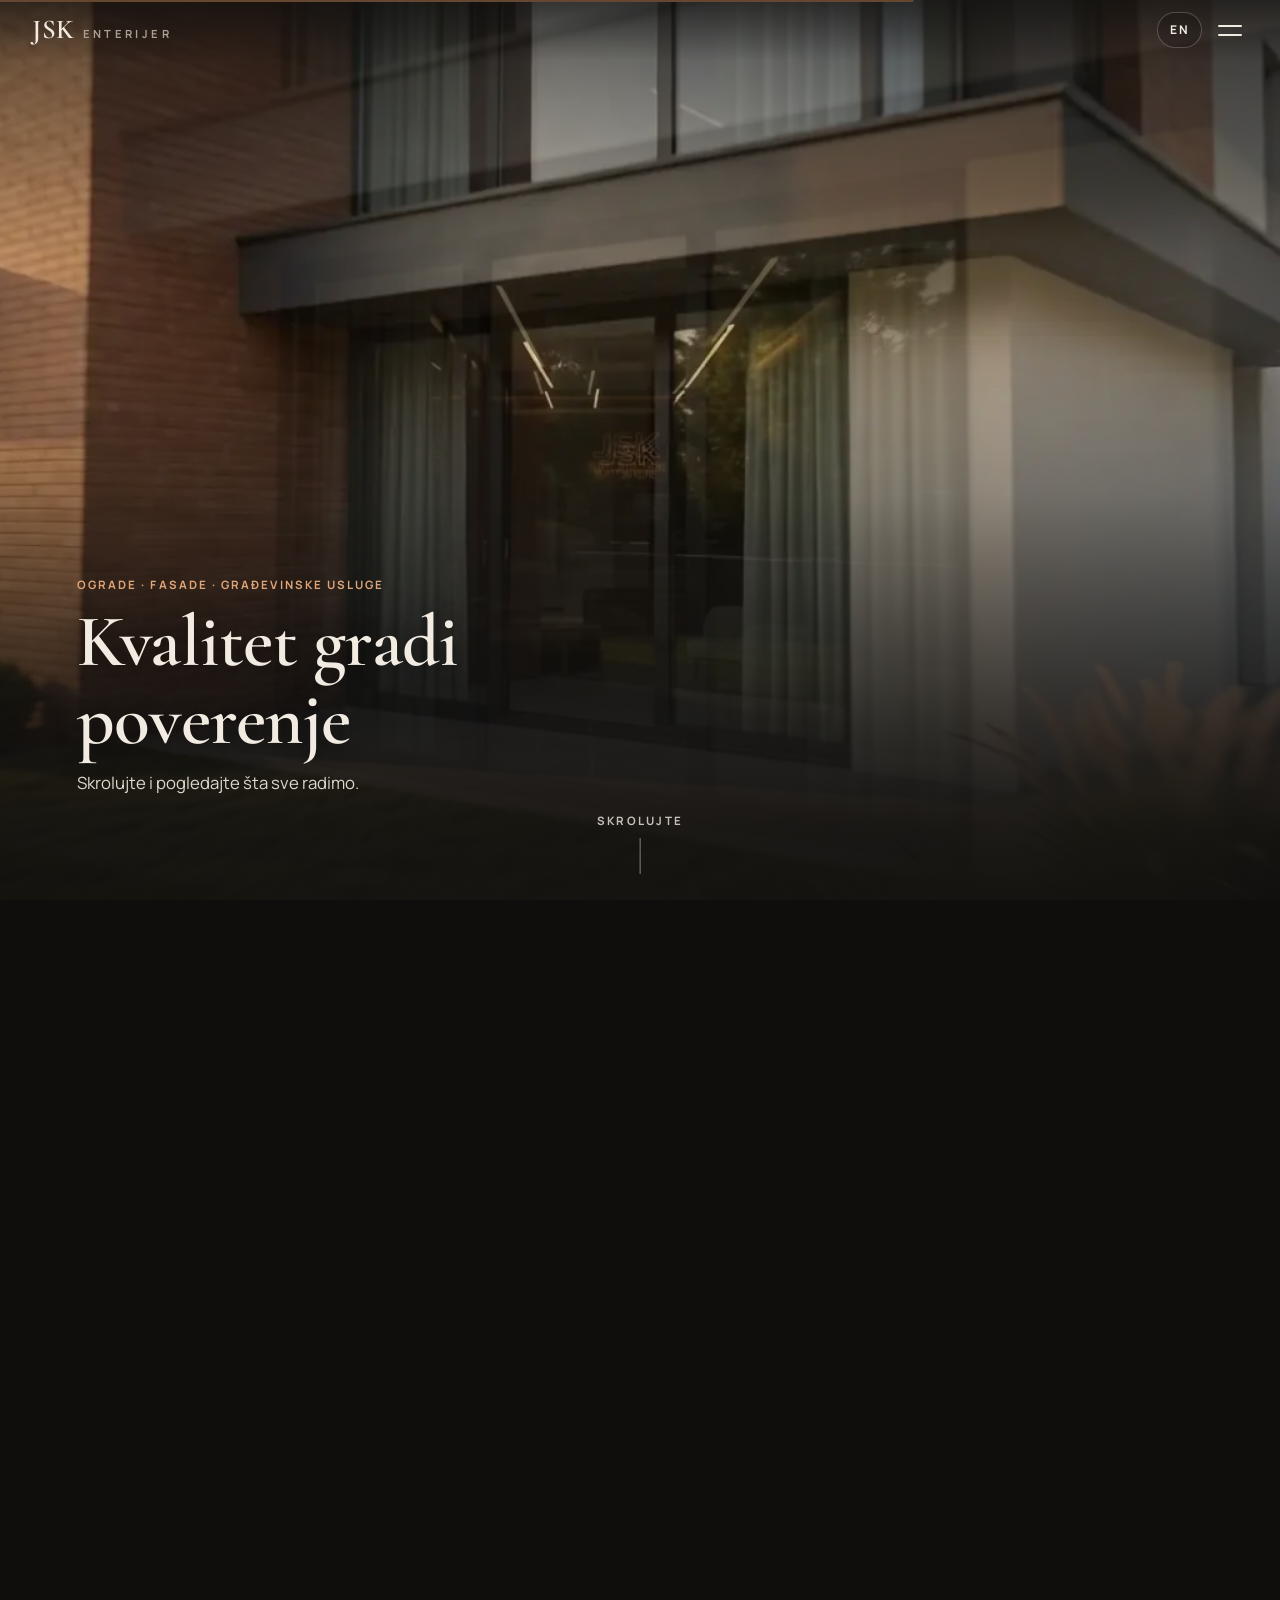
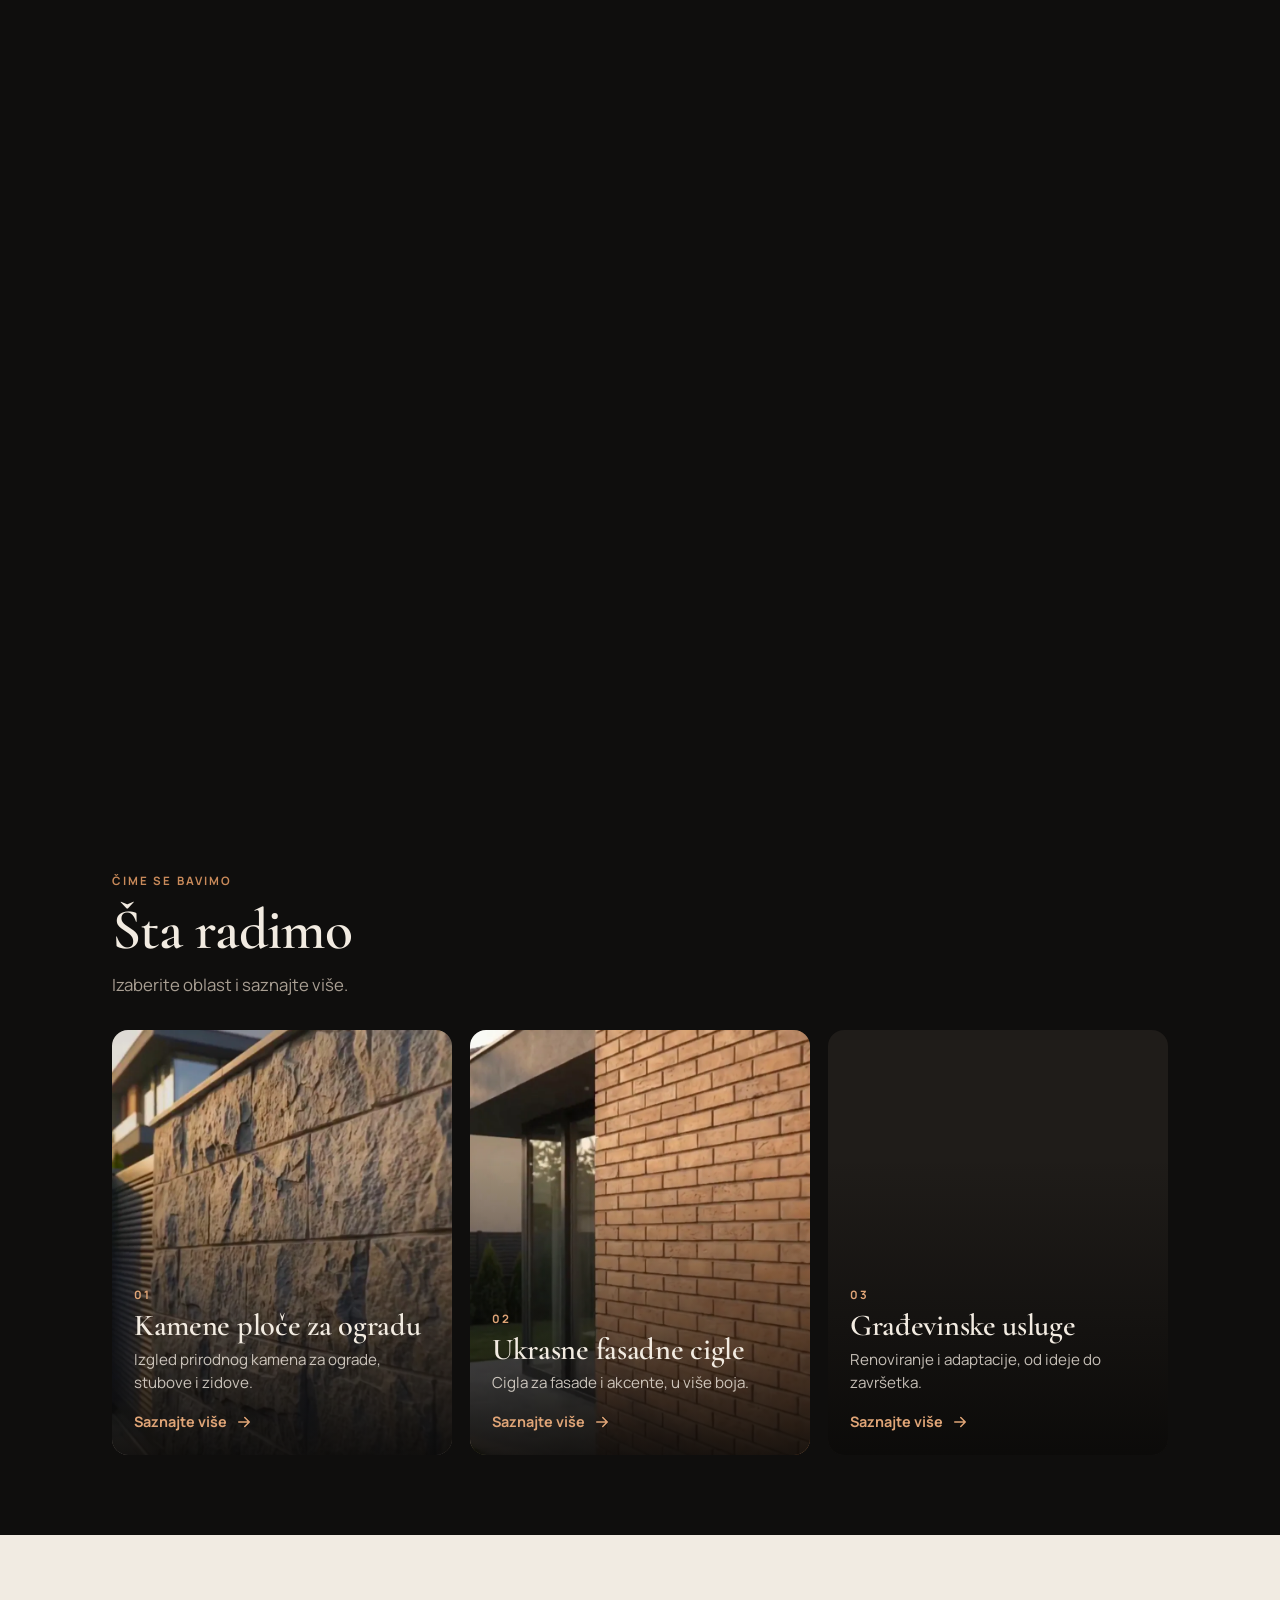
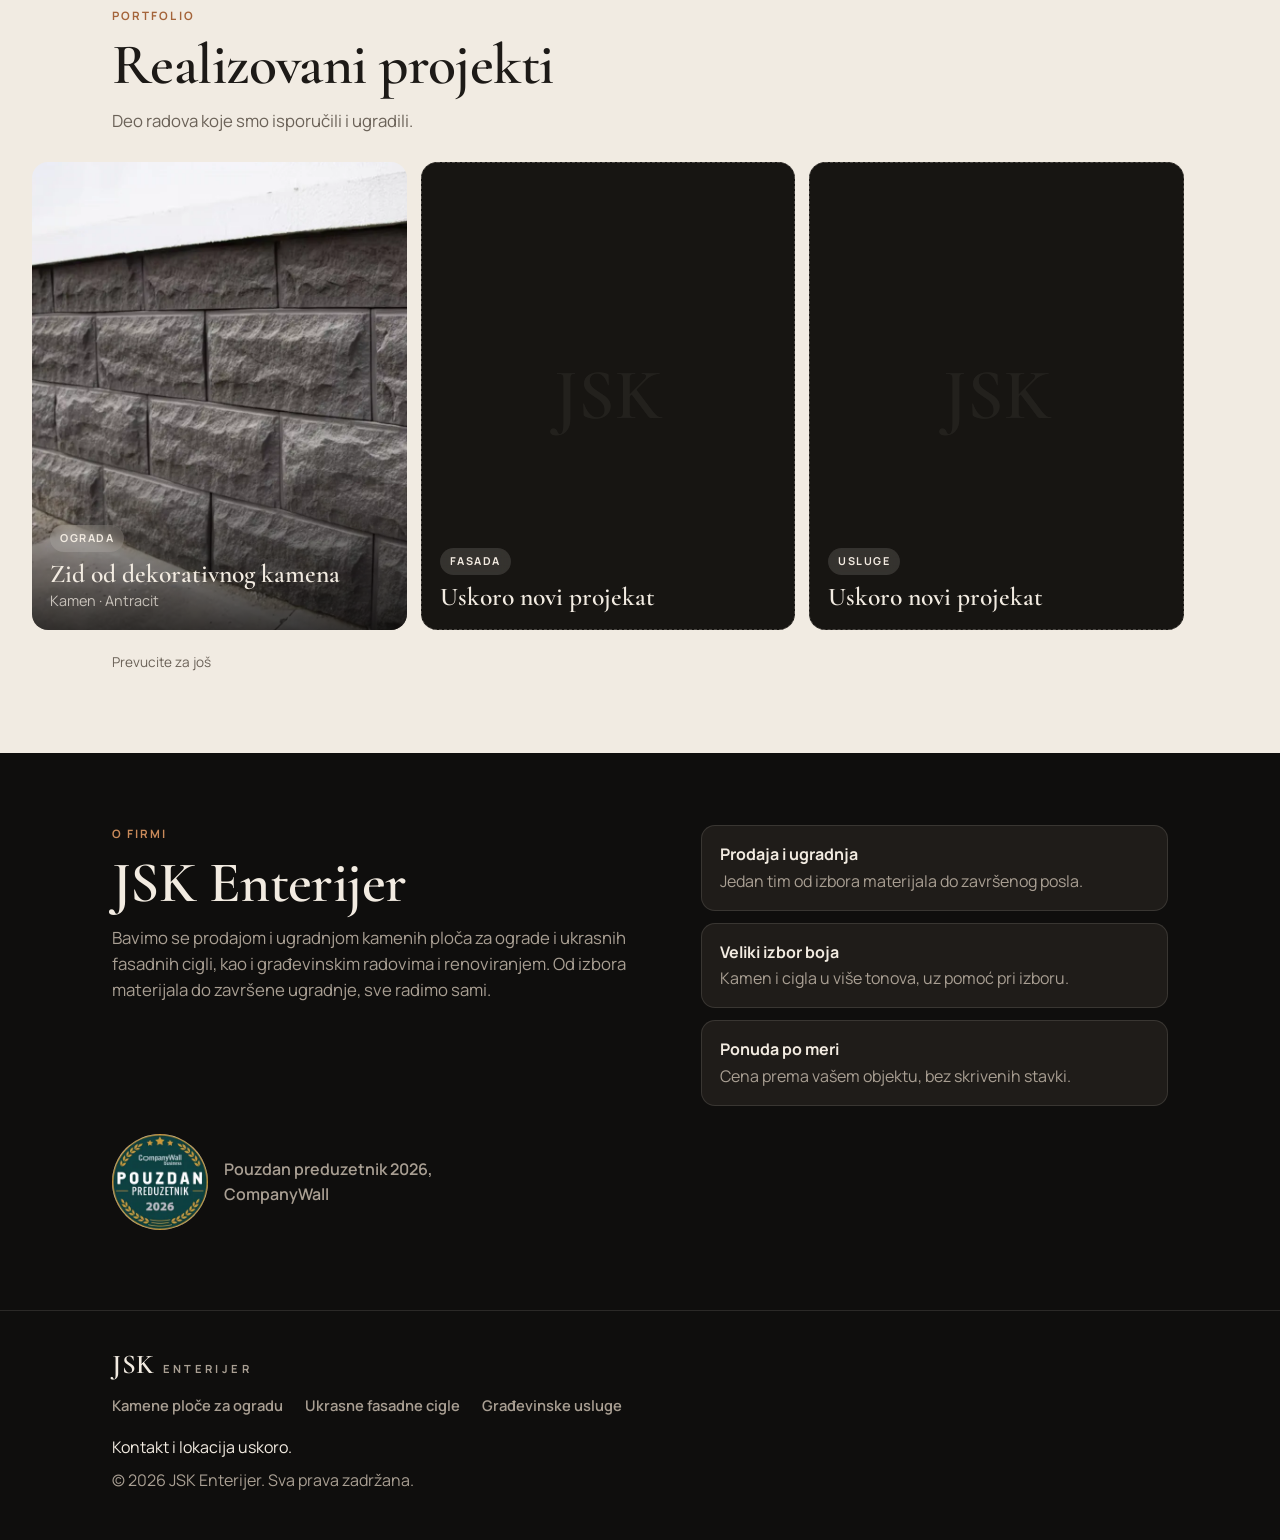
==== index.html @ 7a85a406 "Initial commit: Coby website" ====
<!doctype html>
<html lang="sr-Latn">
<head>
  <meta charset="utf-8">
  <meta name="viewport" content="width=device-width, initial-scale=1, viewport-fit=cover">
  <title>JSK Enterijer — kamene ploče za ogradu, ukrasne fasadne cigle, građevinske usluge</title>
  <meta name="description" content="JSK Enterijer: kamene ploče za ogradu, ukrasne fasadne cigle i građevinske usluge (renoviranje, adaptacije). Prodaja, ugradnja i okvirna ponuda online.">
  <meta name="theme-color" content="#0f0e0d">
  <link rel="icon" href="assets/img/favicon.svg" type="image/svg+xml">
  <link rel="preconnect" href="https://fonts.googleapis.com">
  <link rel="preconnect" href="https://fonts.gstatic.com" crossorigin>
  <link rel="stylesheet" href="https://fonts.googleapis.com/css2?family=Cormorant+Garamond:wght@500;600&family=Manrope:wght@400;500;600;700&display=swap">
  <!-- Dva paketa animacije: uspravni (telefon) i široki 16:9 (računar); preuzima se samo onaj koji odgovara ekranu -->
  <link rel="preload" as="image" href="assets/frames/scroll/0001.webp" media="not all and (min-aspect-ratio: 1/1)">
  <link rel="preload" as="image" href="assets/frames/wide/0001.webp" media="(min-aspect-ratio: 1/1)">
  <!-- Skripte i prvi frejmovi animacije se traže odmah, ne tek kad se izvrši lanac import-a -->
  <link rel="modulepreload" href="assets/js/config.js">
  <link rel="modulepreload" href="assets/js/store.js">
  <link rel="modulepreload" href="assets/js/i18n.js">
  <link rel="modulepreload" href="assets/js/whatsapp.js">
  <link rel="modulepreload" href="assets/js/hero.js">
  <link rel="modulepreload" href="assets/js/projects.js">
  <link rel="preload" as="fetch" href="assets/frames/scroll/manifest.json" crossorigin media="not all and (min-aspect-ratio: 1/1)">
  <link rel="preload" as="fetch" href="assets/frames/scroll/0002.webp" fetchpriority="low" crossorigin media="not all and (min-aspect-ratio: 1/1)">
  <link rel="preload" as="fetch" href="assets/frames/scroll/0003.webp" fetchpriority="low" crossorigin media="not all and (min-aspect-ratio: 1/1)">
  <link rel="preload" as="fetch" href="assets/frames/scroll/0004.webp" fetchpriority="low" crossorigin media="not all and (min-aspect-ratio: 1/1)">
  <link rel="preload" as="fetch" href="assets/frames/scroll/0005.webp" fetchpriority="low" crossorigin media="not all and (min-aspect-ratio: 1/1)">
  <link rel="preload" as="fetch" href="assets/frames/scroll/0006.webp" fetchpriority="low" crossorigin media="not all and (min-aspect-ratio: 1/1)">
  <link rel="preload" as="fetch" href="assets/frames/scroll/0007.webp" fetchpriority="low" crossorigin media="not all and (min-aspect-ratio: 1/1)">
  <link rel="preload" as="fetch" href="assets/frames/scroll/0008.webp" fetchpriority="low" crossorigin media="not all and (min-aspect-ratio: 1/1)">
  <link rel="preload" as="fetch" href="assets/frames/scroll/0009.webp" fetchpriority="low" crossorigin media="not all and (min-aspect-ratio: 1/1)">
  <link rel="preload" as="fetch" href="assets/frames/scroll/0010.webp" fetchpriority="low" crossorigin media="not all and (min-aspect-ratio: 1/1)">
  <link rel="preload" as="fetch" href="assets/frames/scroll/0011.webp" fetchpriority="low" crossorigin media="not all and (min-aspect-ratio: 1/1)">
  <link rel="preload" as="fetch" href="assets/frames/scroll/0012.webp" fetchpriority="low" crossorigin media="not all and (min-aspect-ratio: 1/1)">
  <link rel="preload" as="fetch" href="assets/frames/wide/manifest.json" crossorigin media="(min-aspect-ratio: 1/1)">
  <link rel="preload" as="fetch" href="assets/frames/wide/0002.webp" fetchpriority="low" crossorigin media="(min-aspect-ratio: 1/1)">
  <link rel="preload" as="fetch" href="assets/frames/wide/0003.webp" fetchpriority="low" crossorigin media="(min-aspect-ratio: 1/1)">
  <link rel="preload" as="fetch" href="assets/frames/wide/0004.webp" fetchpriority="low" crossorigin media="(min-aspect-ratio: 1/1)">
  <link rel="preload" as="fetch" href="assets/frames/wide/0005.webp" fetchpriority="low" crossorigin media="(min-aspect-ratio: 1/1)">
  <link rel="preload" as="fetch" href="assets/frames/wide/0006.webp" fetchpriority="low" crossorigin media="(min-aspect-ratio: 1/1)">
  <link rel="preload" as="fetch" href="assets/frames/wide/0007.webp" fetchpriority="low" crossorigin media="(min-aspect-ratio: 1/1)">
  <link rel="preload" as="fetch" href="assets/frames/wide/0008.webp" fetchpriority="low" crossorigin media="(min-aspect-ratio: 1/1)">
  <link rel="preload" as="fetch" href="assets/frames/wide/0009.webp" fetchpriority="low" crossorigin media="(min-aspect-ratio: 1/1)">
  <link rel="preload" as="fetch" href="assets/frames/wide/0010.webp" fetchpriority="low" crossorigin media="(min-aspect-ratio: 1/1)">
  <link rel="preload" as="fetch" href="assets/frames/wide/0011.webp" fetchpriority="low" crossorigin media="(min-aspect-ratio: 1/1)">
  <link rel="preload" as="fetch" href="assets/frames/wide/0012.webp" fetchpriority="low" crossorigin media="(min-aspect-ratio: 1/1)">
  <link rel="stylesheet" href="assets/css/style.css">
  <script type="module" src="assets/js/main.js"></script>
</head>
<body>
  <a class="skip-link" href="#projekti" data-i18n="hero.skip">Preskoči animaciju</a>

  <header class="site-header">
    <a class="brand" href="#pocetak" aria-label="JSK Enterijer">
      <span class="brand-mark">JSK</span>
      <span class="brand-name">Enterijer</span>
    </a>
    <div class="header-actions">
      <button class="lang-pill" type="button" data-lang-toggle data-i18n-attr="aria-label:menu.switchLang">EN</button>
      <button class="menu-btn" type="button" aria-expanded="false" aria-controls="menu" data-i18n-attr="aria-label:menu.open">
        <span></span><span></span>
      </button>
    </div>
  </header>

  <div id="menu" class="menu" inert>
    <nav class="menu-nav">
      <a href="#pocetak" data-i18n="nav.home">Početna</a>
      <a href="ograde/" data-i18n="nav.ograde">Kamene ploče za ogradu</a>
      <a href="fasade/" data-i18n="nav.fasade">Ukrasne fasadne cigle</a>
      <a href="usluge/" data-i18n="nav.usluge">Građevinske usluge</a>
      <a href="#projekti" data-i18n="nav.projects">Realizovani projekti</a>
      <a href="#o-nama" data-i18n="nav.about">O firmi</a>
    </nav>
    <div class="menu-foot">
      <p class="eyebrow" data-i18n="menu.language">Jezik</p>
      <div class="lang-switch" role="group">
        <button type="button" data-lang="sr" aria-pressed="true">Srpski</button>
        <button type="button" data-lang="en" aria-pressed="false">English</button>
      </div>
      <a class="btn btn-block" href="#" data-wa="wa.general" target="_blank" rel="noopener" data-i18n="menu.cta">Zatražite ponudu</a>
      <p class="menu-note" data-i18n="menu.note">Prodaja i ugradnja</p>
    </div>
  </div>

  <main>
    <section id="pocetak" class="hero" data-i18n-attr="aria-label:hero.label">
      <div class="hero-sticky">
        <div class="hero-stage">
          <canvas class="hero-canvas" aria-hidden="true"></canvas>
          <div class="hero-shade" aria-hidden="true"></div>
          <div class="hero-loader" aria-hidden="true"><span></span></div>

          <div class="intro is-active">
            <p class="eyebrow" data-i18n="hero.kicker">Ograde · Fasade · Građevinske usluge</p>
            <h1 data-i18n="hero.title">Kvalitet gradi poverenje</h1>
            <p class="lead" data-i18n="hero.lead">Skrolujte i pogledajte šta sve radimo.</p>
          </div>

          <div class="scroll-hint" aria-hidden="true">
            <span data-i18n="hero.scroll">Skrolujte</span>
            <i></i>
          </div>

          <a class="hero-next" href="#delatnost">
            <span data-i18n="hero.next">Čime se bavimo</span>
            <svg viewBox="0 0 24 24" aria-hidden="true"><path fill="none" stroke="currentColor" stroke-width="2" stroke-linecap="round" stroke-linejoin="round" d="M12 5v14m-6-6 6 6 6-6"/></svg>
          </a>
        </div>
      </div>
    </section>

    <section id="delatnost" class="section section-dark">
      <div class="wrap">
        <p class="eyebrow" data-i18n="biz.kicker">Čime se bavimo</p>
        <h2 data-i18n="biz.title">Šta radimo</h2>
        <p class="lead" data-i18n="biz.lead">Izaberite oblast i saznajte više.</p>
        <div class="cards">
          <a class="card" href="ograde/">
            <img src="assets/img/card-ograde.webp" width="800" height="1000" alt="" loading="lazy" decoding="async">
            <span class="card-body">
              <span class="card-num">01</span>
              <h3 data-i18n="card.ograde.t">Kamene ploče za ogradu</h3>
              <span class="card-text" data-i18n="card.ograde.d">Izgled prirodnog kamena za ograde, stubove i zidove.</span>
              <span class="card-more"><span data-i18n="card.more">Saznajte više</span><svg viewBox="0 0 24 24" aria-hidden="true"><path fill="none" stroke="currentColor" stroke-width="2" stroke-linecap="round" stroke-linejoin="round" d="M5 12h14m-6-6 6 6-6 6"/></svg></span>
            </span>
          </a>
          <a class="card" href="fasade/">
            <img src="assets/img/card-fasade.webp" width="800" height="1000" alt="" loading="lazy" decoding="async">
            <span class="card-body">
              <span class="card-num">02</span>
              <h3 data-i18n="card.fasade.t">Ukrasne fasadne cigle</h3>
              <span class="card-text" data-i18n="card.fasade.d">Cigla za fasade i akcente, u više boja.</span>
              <span class="card-more"><span data-i18n="card.more">Saznajte više</span><svg viewBox="0 0 24 24" aria-hidden="true"><path fill="none" stroke="currentColor" stroke-width="2" stroke-linecap="round" stroke-linejoin="round" d="M5 12h14m-6-6 6 6-6 6"/></svg></span>
            </span>
          </a>
          <a class="card" href="usluge/">
            <img src="assets/img/card-usluge.webp" width="800" height="1000" alt="" loading="lazy" decoding="async">
            <span class="card-body">
              <span class="card-num">03</span>
              <h3 data-i18n="card.usluge.t">Građevinske usluge</h3>
              <span class="card-text" data-i18n="card.usluge.d">Renoviranje i adaptacije, od ideje do završetka.</span>
              <span class="card-more"><span data-i18n="card.more">Saznajte više</span><svg viewBox="0 0 24 24" aria-hidden="true"><path fill="none" stroke="currentColor" stroke-width="2" stroke-linecap="round" stroke-linejoin="round" d="M5 12h14m-6-6 6 6-6 6"/></svg></span>
            </span>
          </a>
        </div>
      </div>
    </section>

    <section id="projekti" class="section section-light">
      <div class="wrap">
        <p class="eyebrow" data-i18n="projects.kicker">Portfolio</p>
        <h2 data-i18n="projects.title">Realizovani projekti</h2>
        <p class="lead" data-i18n="projects.lead">Deo radova koje smo isporučili i ugradili.</p>
      </div>
      <div class="projects-track"></div>
      <p class="wrap swipe-hint" data-i18n="projects.swipe">Prevucite za još</p>
    </section>

    <section id="o-nama" class="section section-dark">
      <div class="wrap about">
        <div>
          <p class="eyebrow" data-i18n="about.kicker">O firmi</p>
          <h2 data-i18n="about.title">JSK Enterijer</h2>
          <p class="lead" data-i18n="about.text"></p>
        </div>
        <ul class="points">
          <li><strong data-i18n="about.p1t"></strong><span data-i18n="about.p1"></span></li>
          <li><strong data-i18n="about.p2t"></strong><span data-i18n="about.p2"></span></li>
          <li><strong data-i18n="about.p3t"></strong><span data-i18n="about.p3"></span></li>
        </ul>
        <figure class="badge">
          <img src="assets/img/pouzdan-preduzetnik-2026.webp" width="112" height="112" alt="" loading="lazy">
          <figcaption data-i18n="about.badge">Pouzdan preduzetnik 2026, CompanyWall</figcaption>
        </figure>
      </div>
    </section>
  </main>

  <footer class="site-footer">
    <div class="wrap">
      <p class="brand"><span class="brand-mark">JSK</span><span class="brand-name">Enterijer</span></p>
      <nav class="footer-links">
        <a href="ograde/" data-i18n="nav.ograde">Kamene ploče za ogradu</a>
        <a href="fasade/" data-i18n="nav.fasade">Ukrasne fasadne cigle</a>
        <a href="usluge/" data-i18n="nav.usluge">Građevinske usluge</a>
      </nav>
      <p data-i18n="footer.contact">Kontakt i lokacija uskoro.</p>
      <p class="muted">© 2026 JSK Enterijer. <span data-i18n="footer.rights">Sva prava zadržana.</span></p>
    </div>
  </footer>
</body>
</html>
---- assets/css/style.css ----
/* JSK Enterijer — mobile-first. Tamne sekcije + topli "pesak" za katalog i o firmi. */

:root {
  --bg: #0f0e0d;
  --bg-2: #171512;
  --surface: #1f1c19;
  --surface-2: #2a2622;
  --line: rgba(242, 235, 225, 0.12);
  --line-strong: rgba(242, 235, 225, 0.24);
  --text: #f2ebe1;
  --muted: #a99f93;
  --accent: #c98a5a;
  --accent-strong: #e0a577;
  --on-accent: #1a1410;
  --sand: #f1ebe2;
  --sand-2: #e6ddcf;
  --ink: #1d1a17;
  --ink-muted: #6b6258;
  --ink-line: rgba(29, 26, 23, 0.12);
  --wa: #25d366;

  --font-display: 'Cormorant Garamond', Georgia, 'Times New Roman', serif;
  --font-body: 'Manrope', system-ui, -apple-system, 'Segoe UI', sans-serif;

  --gutter: 20px;
  --header-h: 60px;
  --radius: 16px;
  --radius-sm: 10px;
  --ease: cubic-bezier(0.22, 1, 0.36, 1);
  --safe-b: env(safe-area-inset-bottom, 0px);
}

*, *::before, *::after { box-sizing: border-box; }

html {
  -webkit-text-size-adjust: 100%;
  scroll-padding-top: var(--header-h);
}
html.menu-open { overflow: hidden; }

body {
  margin: 0;
  background: var(--bg);
  color: var(--text);
  font-family: var(--font-body);
  font-size: 16px;
  line-height: 1.55;
  -webkit-font-smoothing: antialiased;
  overflow-x: hidden;
}

img, canvas { display: block; max-width: 100%; }
button, input, textarea { font: inherit; color: inherit; }
button { cursor: pointer; }
a { color: inherit; }

h1, h2, h3 {
  font-family: var(--font-display);
  font-weight: 600;
  line-height: 1.05;
  letter-spacing: -0.01em;
  margin: 0 0 12px;
}
h1 { font-size: clamp(2.6rem, 11vw, 4.6rem); }
h2 { font-size: clamp(2.2rem, 9vw, 3.6rem); }
h3 { font-size: 1.9rem; }

p { margin: 0 0 12px; }

.eyebrow {
  font-size: 0.72rem;
  font-weight: 700;
  letter-spacing: 0.18em;
  text-transform: uppercase;
  color: var(--accent);
  margin: 0 0 10px;
}
.lead { font-size: 1.05rem; color: var(--muted); max-width: 34em; }
.muted { color: var(--muted); }
.hint { font-size: 0.85rem; color: var(--muted); margin: 8px 0 0; }

:focus-visible { outline: 2px solid var(--accent-strong); outline-offset: 3px; }

.skip-link {
  position: fixed; left: 12px; top: -60px; z-index: 100;
  background: var(--accent); color: var(--on-accent);
  padding: 10px 14px; border-radius: var(--radius-sm); text-decoration: none; font-weight: 600;
}
.skip-link:focus { top: 12px; }

/* ---------- Dugmad ---------- */
.btn {
  display: inline-flex; align-items: center; justify-content: center; gap: 10px;
  min-height: 50px; padding: 0 22px;
  border: 0; border-radius: 999px;
  background: var(--accent); color: var(--on-accent);
  font-weight: 700; font-size: 0.98rem; text-decoration: none;
  transition: background 0.2s, transform 0.2s var(--ease);
}
.btn:hover { background: var(--accent-strong); }
.btn:active { transform: scale(0.98); }
.btn-small { min-height: 44px; padding: 0 18px; font-size: 0.9rem; }
.btn-block { display: flex; width: 100%; }
.btn svg { width: 22px; height: 22px; }

/* ---------- Header + meni ---------- */
.site-header {
  position: fixed; inset: 0 0 auto; z-index: 60;
  height: var(--header-h);
  padding: 0 calc(var(--gutter) - 6px) 0 var(--gutter);
  display: flex; align-items: center; justify-content: space-between;
  background: linear-gradient(rgba(15, 14, 13, 0.55), rgba(15, 14, 13, 0));
  transition: background 0.3s;
}
.site-header.is-solid {
  background: rgba(15, 14, 13, 0.92);
  -webkit-backdrop-filter: blur(12px);
  backdrop-filter: blur(12px);
  box-shadow: 0 1px 0 var(--line);
}

.brand { display: inline-flex; align-items: baseline; gap: 8px; text-decoration: none; margin: 0; }
.brand-mark { font-family: var(--font-display); font-weight: 600; font-size: 1.7rem; letter-spacing: 0.02em; line-height: 1; }
.brand-name { font-size: 0.7rem; font-weight: 700; letter-spacing: 0.3em; text-transform: uppercase; color: var(--muted); }

html.menu-open .site-header { background: transparent; box-shadow: none; }
.header-actions { display: flex; align-items: center; gap: 4px; }
.lang-pill {
  min-width: 44px; height: 36px; padding: 0 12px;
  border-radius: 999px; border: 1px solid var(--line-strong); background: rgba(15, 14, 13, 0.25);
  font-size: 0.75rem; font-weight: 700; letter-spacing: 0.12em;
}

.menu-btn {
  width: 48px; height: 48px; border: 0; background: transparent;
  display: grid; place-content: center; gap: 7px;
}
.menu-btn span {
  display: block; width: 24px; height: 2px; border-radius: 2px; background: var(--text);
  transition: transform 0.35s var(--ease);
}
.menu-btn[aria-expanded="true"] span:first-child { transform: translateY(4.5px) rotate(45deg); }
.menu-btn[aria-expanded="true"] span:last-child { transform: translateY(-4.5px) rotate(-45deg); }

.menu {
  position: fixed; inset: 0; z-index: 55;
  display: flex; flex-direction: column; justify-content: space-between;
  padding: calc(var(--header-h) + 24px) var(--gutter) calc(24px + var(--safe-b));
  background: var(--bg);
  opacity: 0; visibility: hidden;
  transition: opacity 0.35s var(--ease), visibility 0s linear 0.35s;
  overflow-y: auto;
}
.menu.is-open { opacity: 1; visibility: visible; transition: opacity 0.35s var(--ease); }
.menu-nav { display: flex; flex-direction: column; }
.menu-nav a {
  font-family: var(--font-display); font-size: 1.9rem; font-weight: 500; line-height: 1.1;
  padding: 10px 0; text-decoration: none; border-bottom: 1px solid var(--line);
  transform: translateY(12px); opacity: 0;
  transition: transform 0.5s var(--ease), opacity 0.5s var(--ease);
}
.menu.is-open .menu-nav a { transform: none; opacity: 1; }
.menu.is-open .menu-nav a:nth-child(2) { transition-delay: 0.04s; }
.menu.is-open .menu-nav a:nth-child(3) { transition-delay: 0.08s; }
.menu.is-open .menu-nav a:nth-child(4) { transition-delay: 0.12s; }
.menu.is-open .menu-nav a:nth-child(5) { transition-delay: 0.16s; }
.menu.is-open .menu-nav a:nth-child(6) { transition-delay: 0.2s; }
.menu.is-open .menu-nav a:nth-child(7) { transition-delay: 0.24s; }
.menu-foot { display: grid; gap: 14px; margin-top: 32px; }
.menu-foot .eyebrow { margin: 0; }
.menu-note { text-align: center; color: var(--muted); font-size: 0.85rem; margin: 0; }

.lang-switch {
  display: grid; grid-template-columns: 1fr 1fr; gap: 4px;
  padding: 4px; border-radius: 999px; background: var(--surface);
}
.lang-switch button {
  min-height: 44px; border: 0; border-radius: 999px; background: transparent;
  color: var(--muted); font-weight: 600;
}
.lang-switch button[aria-pressed="true"] { background: var(--surface-2); color: var(--text); }

/* ---------- Hero ---------- */
/* --hero-units = koliko ekrana skrolovanja traje animacija */
.hero {
  --hero-units: 7;
  position: relative;
  height: calc((var(--hero-units) + 1) * 100vh);
  height: calc((var(--hero-units) + 1) * 100svh);
}
.hero-sticky {
  position: sticky; top: 0;
  height: 100vh;
  height: 100dvh;
  overflow: hidden;
}
.hero-stage {
  position: relative; height: 100%;
  background: var(--bg) url('../frames/scroll/0001.webp') center / cover no-repeat;
}
/* Canvas je neproziran (brže se slaže); do prvog nacrtanog frejma ostaje vidljiv poster iz pozadine */
.hero-canvas { position: absolute; inset: 0; width: 100%; height: 100%; opacity: 0; }
.hero.is-ready .hero-canvas { opacity: 1; }
.hero-shade {
  position: absolute; inset: 0; pointer-events: none;
  background:
    linear-gradient(rgba(15, 14, 13, 0.55), rgba(15, 14, 13, 0) 28%),
    linear-gradient(rgba(15, 14, 13, 0) 55%, rgba(15, 14, 13, 0.7));
}

.hero-loader {
  position: absolute; left: 0; right: 0; top: 0; height: 2px; z-index: 5;
  transition: opacity 0.6s;
}
.hero-loader span {
  display: block; height: 100%; background: var(--accent);
  transform-origin: left; transform: scaleX(var(--p, 0));
  transition: transform 0.2s linear;
}
.hero-loader.is-done { opacity: 0; }

/* Uvodni tekst: vidljiv samo na početku animacije */
.intro {
  position: absolute; z-index: 4;
  left: var(--gutter); right: var(--gutter);
  bottom: calc(112px + var(--safe-b));
  opacity: 0; transform: translateY(18px); visibility: hidden;
  transition: opacity 0.45s var(--ease), transform 0.55s var(--ease), visibility 0s linear 0.55s;
}
.intro.is-active {
  opacity: 1; transform: none; visibility: visible;
  transition: opacity 0.45s var(--ease), transform 0.55s var(--ease);
}
.intro .eyebrow { color: var(--accent-strong); }
.intro h1 { max-width: 8.5em; text-shadow: 0 2px 24px rgba(0, 0, 0, 0.45); }
.intro .lead { color: rgba(242, 235, 225, 0.9); max-width: 20em; margin: 0; }
/* Tamniji donji deo dok je uvodni tekst vidljiv */
.hero-shade::after {
  content: ''; position: absolute; inset: 0;
  background: linear-gradient(rgba(15, 14, 13, 0) 40%, rgba(15, 14, 13, 0.82) 92%);
  opacity: 0; transition: opacity 0.5s;
}
.hero:has(.intro.is-active) .hero-shade::after { opacity: 1; }

.scroll-hint {
  position: absolute; left: 50%; bottom: calc(26px + var(--safe-b)); z-index: 3;
  transform: translateX(-50%);
  display: grid; justify-items: center; gap: 8px;
  font-size: 0.72rem; font-weight: 700; letter-spacing: 0.2em; text-transform: uppercase;
  color: rgba(242, 235, 225, 0.8);
  transition: opacity 0.4s;
}
.scroll-hint i {
  width: 1px; height: 36px; background: rgba(242, 235, 225, 0.5);
  transform-origin: top; animation: hint 1.8s var(--ease) infinite;
}
@keyframes hint {
  0% { transform: scaleY(0); opacity: 1; }
  70% { transform: scaleY(1); opacity: 1; }
  100% { transform: scaleY(1); opacity: 0; }
}
.hero.is-scrolled .scroll-hint { opacity: 0; }

/* Na kraju animacije: dugme ka sekciji "Čime se bavimo" */
.hero-next {
  position: absolute; left: 50%; bottom: calc(28px + var(--safe-b)); z-index: 4;
  display: inline-flex; align-items: center; gap: 10px;
  min-height: 48px; padding: 0 20px; border-radius: 999px;
  background: rgba(22, 20, 18, 0.72); border: 1px solid var(--line-strong);
  -webkit-backdrop-filter: blur(14px); backdrop-filter: blur(14px);
  color: var(--text); text-decoration: none; font-weight: 700; font-size: 0.9rem; white-space: nowrap;
  opacity: 0; visibility: hidden; transform: translate(-50%, 14px);
  transition: opacity 0.45s var(--ease), transform 0.55s var(--ease), visibility 0s linear 0.55s;
}
.hero.is-end .hero-next {
  opacity: 1; visibility: visible; transform: translate(-50%, 0);
  transition: opacity 0.45s var(--ease), transform 0.55s var(--ease);
}
.hero-next svg { width: 18px; height: 18px; }

.btn-ghost { background: transparent; color: var(--text); box-shadow: inset 0 0 0 1px var(--line-strong); }
.btn-ghost:hover { background: rgba(242, 235, 225, 0.08); }

.swatches { display: flex; flex-wrap: wrap; gap: clamp(6px, 2vw, 10px); }
.swatch {
  position: relative;
  width: 44px; height: 44px; padding: 0;
  border-radius: 50%; border: 0;
  background:
    radial-gradient(circle at 32% 28%, rgba(255, 255, 255, 0.28), transparent 45%),
    radial-gradient(circle at 70% 75%, rgba(0, 0, 0, 0.28), transparent 55%),
    var(--c);
  box-shadow: inset 0 0 0 1px rgba(255, 255, 255, 0.14), 0 2px 8px rgba(0, 0, 0, 0.25);
  transition: transform 0.25s var(--ease);
}
.swatch::after {
  content: ''; position: absolute; inset: -5px; border-radius: 50%;
  border: 2px solid var(--accent-strong);
  opacity: 0; transform: scale(0.85);
  transition: opacity 0.25s, transform 0.25s var(--ease);
}
.swatch[aria-checked="true"]::after { opacity: 1; transform: none; }
.swatch:active { transform: scale(0.92); }

/* ---------- Sekcije ---------- */
.section { padding: 72px 0 80px; }
.section-dark { background: var(--bg); color: var(--text); }
.section-light { background: var(--sand); color: var(--ink); }
.section-light .lead, .section-light .hint { color: var(--ink-muted); }
.section-light .eyebrow { color: #a4643a; }
.wrap { width: 100%; max-width: 1120px; margin: 0 auto; padding: 0 var(--gutter); }

/* Projekti: horizontalni swipe na mobilnom */
.projects-track {
  display: grid; grid-auto-flow: column; grid-auto-columns: 82%;
  gap: 14px; margin-top: 28px;
  padding: 0 var(--gutter) 8px;
  overflow-x: auto; scroll-snap-type: x mandatory;
  scroll-padding: 0 var(--gutter);
  scrollbar-width: none;
}
.projects-track::-webkit-scrollbar { display: none; }
.project {
  position: relative; margin: 0; color: var(--text);
  aspect-ratio: 4 / 5; border-radius: var(--radius); overflow: hidden;
  scroll-snap-align: start;
  background: var(--surface);
}
.project img { width: 100%; height: 100%; object-fit: cover; }
.project figcaption {
  position: absolute; inset: auto 0 0; padding: 60px 18px 18px;
  display: grid; gap: 2px;
  background: linear-gradient(rgba(0, 0, 0, 0), rgba(0, 0, 0, 0.75));
}
.project figcaption strong { font-family: var(--font-display); font-size: 1.6rem; font-weight: 600; line-height: 1.1; }
.project figcaption span:last-child { color: rgba(242, 235, 225, 0.75); font-size: 0.9rem; }
.project-tag {
  justify-self: start; margin-bottom: 6px;
  font-size: 0.68rem; font-weight: 700; letter-spacing: 0.14em; text-transform: uppercase;
  padding: 5px 10px; border-radius: 999px;
  background: rgba(242, 235, 225, 0.14); color: var(--text) !important;
  -webkit-backdrop-filter: blur(6px); backdrop-filter: blur(6px);
}
.project-empty { border: 1px dashed var(--line-strong); background: var(--bg-2); }
.project-empty-mark {
  position: absolute; inset: 0; display: grid; place-items: center;
  font-family: var(--font-display); font-size: 4.5rem; font-weight: 600;
  color: rgba(242, 235, 225, 0.06);
}
.project-empty figcaption { background: none; }
.swipe-hint { margin-top: 14px; font-size: 0.85rem; color: var(--muted); }

.section-light .swipe-hint { color: var(--ink-muted); }

/* Tri oblasti delatnosti (početna) */
.cards { display: grid; gap: 16px; margin-top: 32px; }
.card {
  position: relative; display: block; isolation: isolate;
  aspect-ratio: 4 / 5; border-radius: var(--radius); overflow: hidden;
  background: var(--surface); text-decoration: none;
}
.card img {
  position: absolute; inset: 0; z-index: -2; width: 100%; height: 100%; object-fit: cover;
  transition: transform 0.9s var(--ease);
}
.card::after {
  content: ''; position: absolute; inset: 0; z-index: -1;
  background: linear-gradient(rgba(10, 9, 8, 0) 30%, rgba(10, 9, 8, 0.9));
}
.card-body { position: absolute; inset: auto 0 0; padding: 24px 22px 22px; display: grid; gap: 6px; }
.card-num { font-size: 0.72rem; font-weight: 700; letter-spacing: 0.18em; color: var(--accent-strong); }
.card h3 { font-size: 2.1rem; margin: 0; }
.card-text { color: rgba(242, 235, 225, 0.8); font-size: 0.95rem; max-width: 22em; }
.card-more {
  display: inline-flex; align-items: center; gap: 8px; margin-top: 10px;
  font-weight: 700; font-size: 0.9rem; color: var(--accent-strong);
}
.card-more svg { width: 18px; height: 18px; transition: transform 0.3s var(--ease); }
.card:hover img { transform: scale(1.05); }
.card:hover .card-more svg { transform: translateX(5px); }

/* ---------- Podstranice (ograde, fasade, usluge) ---------- */
.page-hero {
  position: relative; isolation: isolate; overflow: hidden;
  min-height: 78vh; min-height: 78svh;
  display: flex; align-items: flex-end;
  padding: calc(var(--header-h) + 48px) 0 44px;
}
.page-hero-bg { position: absolute; inset: 0; z-index: -2; }
.page-hero-bg img { width: 100%; height: 100%; object-fit: cover; }
.page-hero::after {
  content: ''; position: absolute; inset: 0; z-index: -1;
  background: linear-gradient(rgba(15, 14, 13, 0.6), rgba(15, 14, 13, 0.2) 30%, rgba(15, 14, 13, 0.78) 52%, rgba(15, 14, 13, 0.94));
}
.crumbs { font-size: 0.8rem; color: rgba(242, 235, 225, 0.72); margin: 0 0 18px; }
.crumbs a { text-decoration: none; }
.crumbs a:hover { text-decoration: underline; }
.crumbs span { margin: 0 6px; }
.page-hero h1 { max-width: 9em; text-shadow: 0 2px 24px rgba(0, 0, 0, 0.45); }
.page-hero .lead { color: rgba(242, 235, 225, 0.9); }
.cta-row { display: flex; flex-wrap: wrap; gap: 12px; margin-top: 22px; }
.cta-row .btn { flex: 1 1 230px; }

.split { display: grid; gap: 28px; }
.gallery { display: grid; grid-template-columns: 1fr 1fr; gap: 12px; }
.gallery img { width: 100%; height: auto; aspect-ratio: 1; object-fit: cover; border-radius: var(--radius-sm); }

.features { display: grid; gap: 14px; margin-top: 30px; }
.feature { padding: 22px 20px; border-radius: 14px; background: var(--surface); border: 1px solid var(--line); }
.feature h3 { font-size: 1.65rem; margin-bottom: 6px; }
.feature p { color: var(--muted); margin: 0; }

.tags { list-style: none; margin: 24px 0 0; padding: 0; display: flex; flex-wrap: wrap; gap: 10px; }
.tags li {
  padding: 11px 18px; border-radius: 999px; font-weight: 600;
  background: #fbf8f3; box-shadow: inset 0 0 0 1px var(--ink-line);
}

.steps { list-style: none; margin: 30px 0 0; padding: 0; display: grid; gap: 12px; counter-reset: step; }
.steps li {
  position: relative; counter-increment: step; display: grid; gap: 2px;
  padding: 18px 18px 18px 66px; border-radius: 14px;
  background: var(--surface); border: 1px solid var(--line);
}
.steps li::before {
  content: counter(step, decimal-leading-zero);
  position: absolute; left: 18px; top: 14px;
  font-family: var(--font-display); font-size: 1.9rem; font-weight: 600; line-height: 1; color: var(--accent-strong);
}
.steps span { color: var(--muted); }
.section-light .steps li { background: #fbf8f3; border-color: transparent; box-shadow: 0 1px 0 var(--ink-line); }
.section-light .steps li::before { color: #a4643a; }
.section-light .steps span { color: var(--ink-muted); }

.services { display: grid; gap: 14px; margin-top: 30px; }
.service {
  display: grid; align-content: start; gap: 8px;
  padding: 22px 20px; border-radius: 16px; background: var(--surface); border: 1px solid var(--line);
}
.service-num { font-size: 0.72rem; font-weight: 700; letter-spacing: 0.18em; color: var(--accent-strong); }
.service h3 { font-size: 1.7rem; margin: 0; }
.service p { color: var(--muted); margin: 0; }
.service .btn { justify-self: start; margin-top: 8px; }

.cta-band { text-align: center; }
.cta-band .lead { margin-left: auto; margin-right: auto; }
.cta-band .cta-row { justify-content: center; }
.cta-band .cta-row .btn { flex: 0 1 260px; }

.more-links { display: grid; gap: 12px; margin-top: 26px; }
.more-link {
  display: flex; align-items: center; justify-content: space-between; gap: 16px;
  padding: 18px 20px; border-radius: 14px; text-decoration: none;
  background: var(--surface); border: 1px solid var(--line);
  font-family: var(--font-display); font-size: 1.5rem; font-weight: 600;
  transition: border-color 0.2s, background 0.2s;
}
.more-link:hover { border-color: var(--accent); background: var(--surface-2); }
.more-link svg { width: 22px; height: 22px; flex: none; color: var(--accent-strong); }

.btn-wa { background: var(--wa); color: #06260f; }
.btn-wa:hover { background: #3ee07a; }

/* O firmi */
.about { display: grid; gap: 28px; }
.points { list-style: none; margin: 0; padding: 0; display: grid; gap: 12px; }
.points li {
  display: grid; gap: 2px; padding: 16px 18px; border-radius: 14px;
  background: #fbf8f3; box-shadow: 0 1px 0 var(--ink-line);
}
.points span { color: var(--ink-muted); }
.badge { display: flex; align-items: center; gap: 16px; margin: 0; }
.badge img { width: 96px; height: 96px; border-radius: 50%; }
.badge figcaption { font-weight: 600; color: var(--ink-muted); max-width: 16em; }

/* Footer */
.site-footer { padding: 40px 0 calc(40px + var(--safe-b)); border-top: 1px solid var(--line); background: var(--bg); }
.site-footer p { margin: 0 0 8px; }
.site-footer .brand { margin-bottom: 16px; }

.footer-links { display: flex; flex-wrap: wrap; gap: 6px 22px; margin-bottom: 18px; }
.footer-links a { color: var(--muted); text-decoration: none; font-weight: 600; font-size: 0.92rem; }
.footer-links a:hover { color: var(--text); }

#delatnost { scroll-margin-top: calc(var(--header-h) * -1); }
.use { margin-top: 44px; }
.section-tight { padding: 48px 0 56px; }
.gallery-one { grid-template-columns: 1fr; }
.colorway + .features { margin-top: 56px; }

/* Paleta boja: slika se menja sa izabranom bojom */
.colorway { display: grid; gap: 26px; }
.colorway-media { position: relative; aspect-ratio: 4 / 5; border-radius: var(--radius); overflow: hidden; background: var(--surface); }
.colorway-media img {
  position: absolute; inset: 0; width: 100%; height: 100%; object-fit: cover;
  transition: opacity 0.18s linear;
}
.colorway-media img.is-fading { opacity: 0; }
.colorway-body { display: grid; gap: 14px; align-content: center; justify-items: start; }
.colorway-body .eyebrow, .colorway-body h2, .colorway-body .lead { margin: 0; }
.colorway-label { margin: 2px 0 6px; color: var(--muted); }
.colorway-label strong { color: var(--text); }
.colorway-body .btn svg { width: 20px; height: 20px; flex: none; }

/* Dark varijanta bloka o firmi */
.section-dark .points li { background: var(--surface); box-shadow: none; border: 1px solid var(--line); }
.section-dark .points span { color: var(--muted); }
.section-dark .badge figcaption { color: var(--muted); }
.section-dark .about .lead { color: var(--muted); }
/* ---------- Veći ekrani ---------- */
@media (min-width: 700px) {
  :root { --gutter: 32px; }
  .projects-track { grid-auto-columns: calc((100% - var(--gutter) * 2 - 28px) / 3); }
  .about { grid-template-columns: 1.2fr 1fr; align-items: start; }
  .colorway { grid-template-columns: 1fr 1fr; gap: 48px; align-items: center; }
  .badge { grid-column: 1 / -1; }

  .cards { grid-template-columns: repeat(3, 1fr); gap: 18px; }
  .card h3 { font-size: 1.9rem; }
  .page-hero { min-height: 70vh; min-height: 70svh; padding-bottom: 56px; }
  .split { grid-template-columns: 1.1fr 1fr; align-items: center; gap: 48px; }
  .features, .services, .steps { grid-template-columns: repeat(2, 1fr); }
  .more-links { grid-template-columns: repeat(2, 1fr); }
}

@media (min-width: 1000px) {
  .features { grid-template-columns: repeat(4, 1fr); }
  .services { grid-template-columns: repeat(3, 1fr); }
  .steps.steps-4 { grid-template-columns: repeat(4, 1fr); }
  .steps.steps-3 { grid-template-columns: repeat(3, 1fr); }
}

/* Širi ekrani: video ostaje uspravan (9:16) u sredini */
@media (min-aspect-ratio: 3/4) {
  .hero-stage {
    --col: calc(100dvh * 9 / 16);
    --side: calc((100% - var(--col)) / 2);
    background: var(--bg);
  }
  .hero-canvas, .hero-shade { left: var(--side); right: auto; width: var(--col); }
  .intro { left: calc(var(--side) + var(--gutter)); right: calc(var(--side) + var(--gutter)); }
}

@media (min-width: 1100px) and (min-aspect-ratio: 4/3) {
  .intro {
    left: 6vw; right: auto; top: 50%; bottom: auto;
    width: calc(var(--side) - 6vw - 40px); max-width: 480px;
    transform: translateY(calc(-50% + 18px));
  }
  .intro.is-active { transform: translateY(-50%); }
}

/* Široki ekrani (računar): 16:9 animacija ide preko celog ekrana (assets/frames/wide).
   Isti uslov je u config.js (hero.wide.media) i u <head> index.html. Mora da stoji posle pravila iznad. */
@media (min-aspect-ratio: 1/1) {
  .hero-stage {
    --col: 100%;
    --side: 0px;
    background: var(--bg) url('../frames/wide/0001.webp') center / cover no-repeat;
  }
  .hero-canvas, .hero-shade { left: 0; right: 0; width: 100%; }
  .intro {
    left: max(var(--gutter), 6vw); right: auto; top: auto;
    bottom: calc(104px + var(--safe-b));
    width: min(680px, 56vw); max-width: none;
    transform: translateY(18px);
  }
  .intro.is-active { transform: none; }
}
/* Nizak široki ekran (telefon okrenut vodoravno): manji naslov da ne uđe pod zaglavlje */
@media (min-aspect-ratio: 1/1) and (max-height: 520px) {
  .intro { bottom: calc(60px + var(--safe-b)); }
  .intro h1 { font-size: clamp(1.7rem, 8.5vh, 2.4rem); }
  .intro .lead { font-size: 0.92rem; }
  .scroll-hint i { height: 22px; }
}

@media (prefers-reduced-motion: reduce) {
  *, *::before, *::after { animation: none !important; transition-duration: 0.01ms !important; }
}
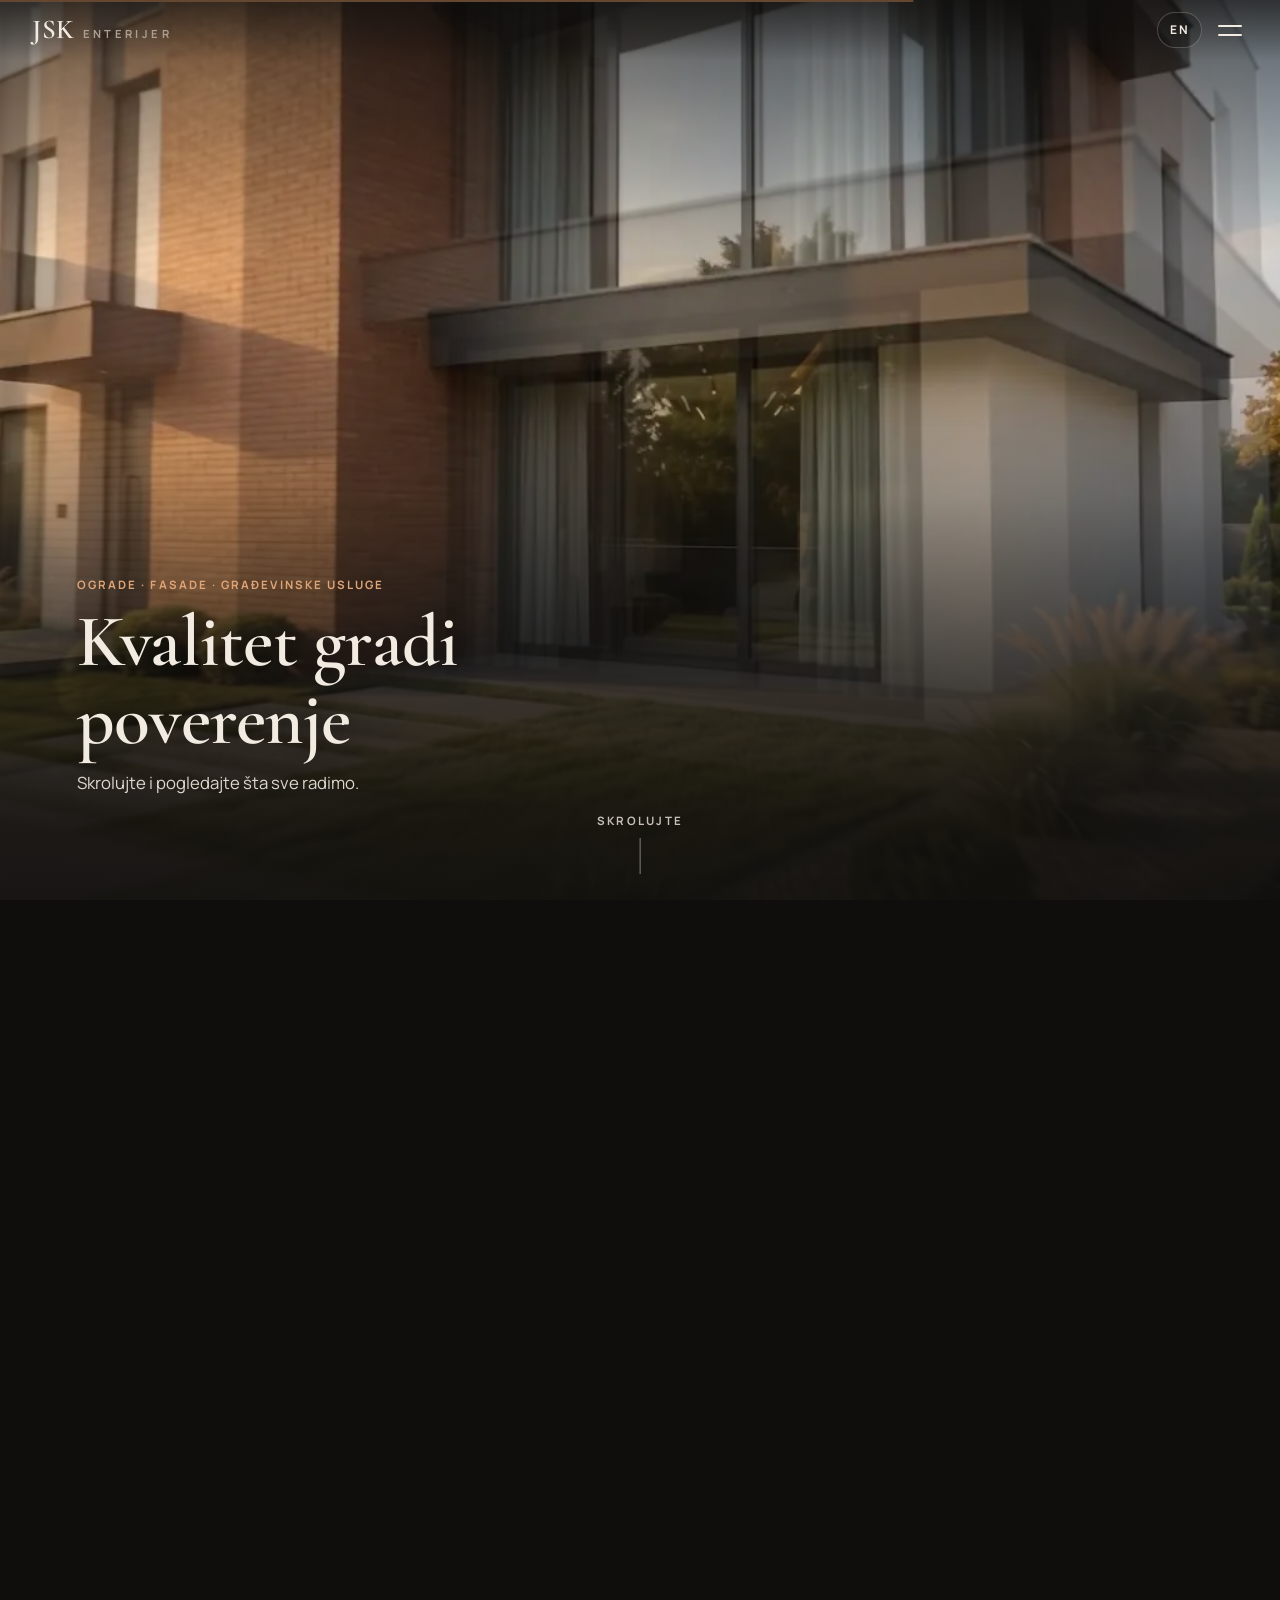
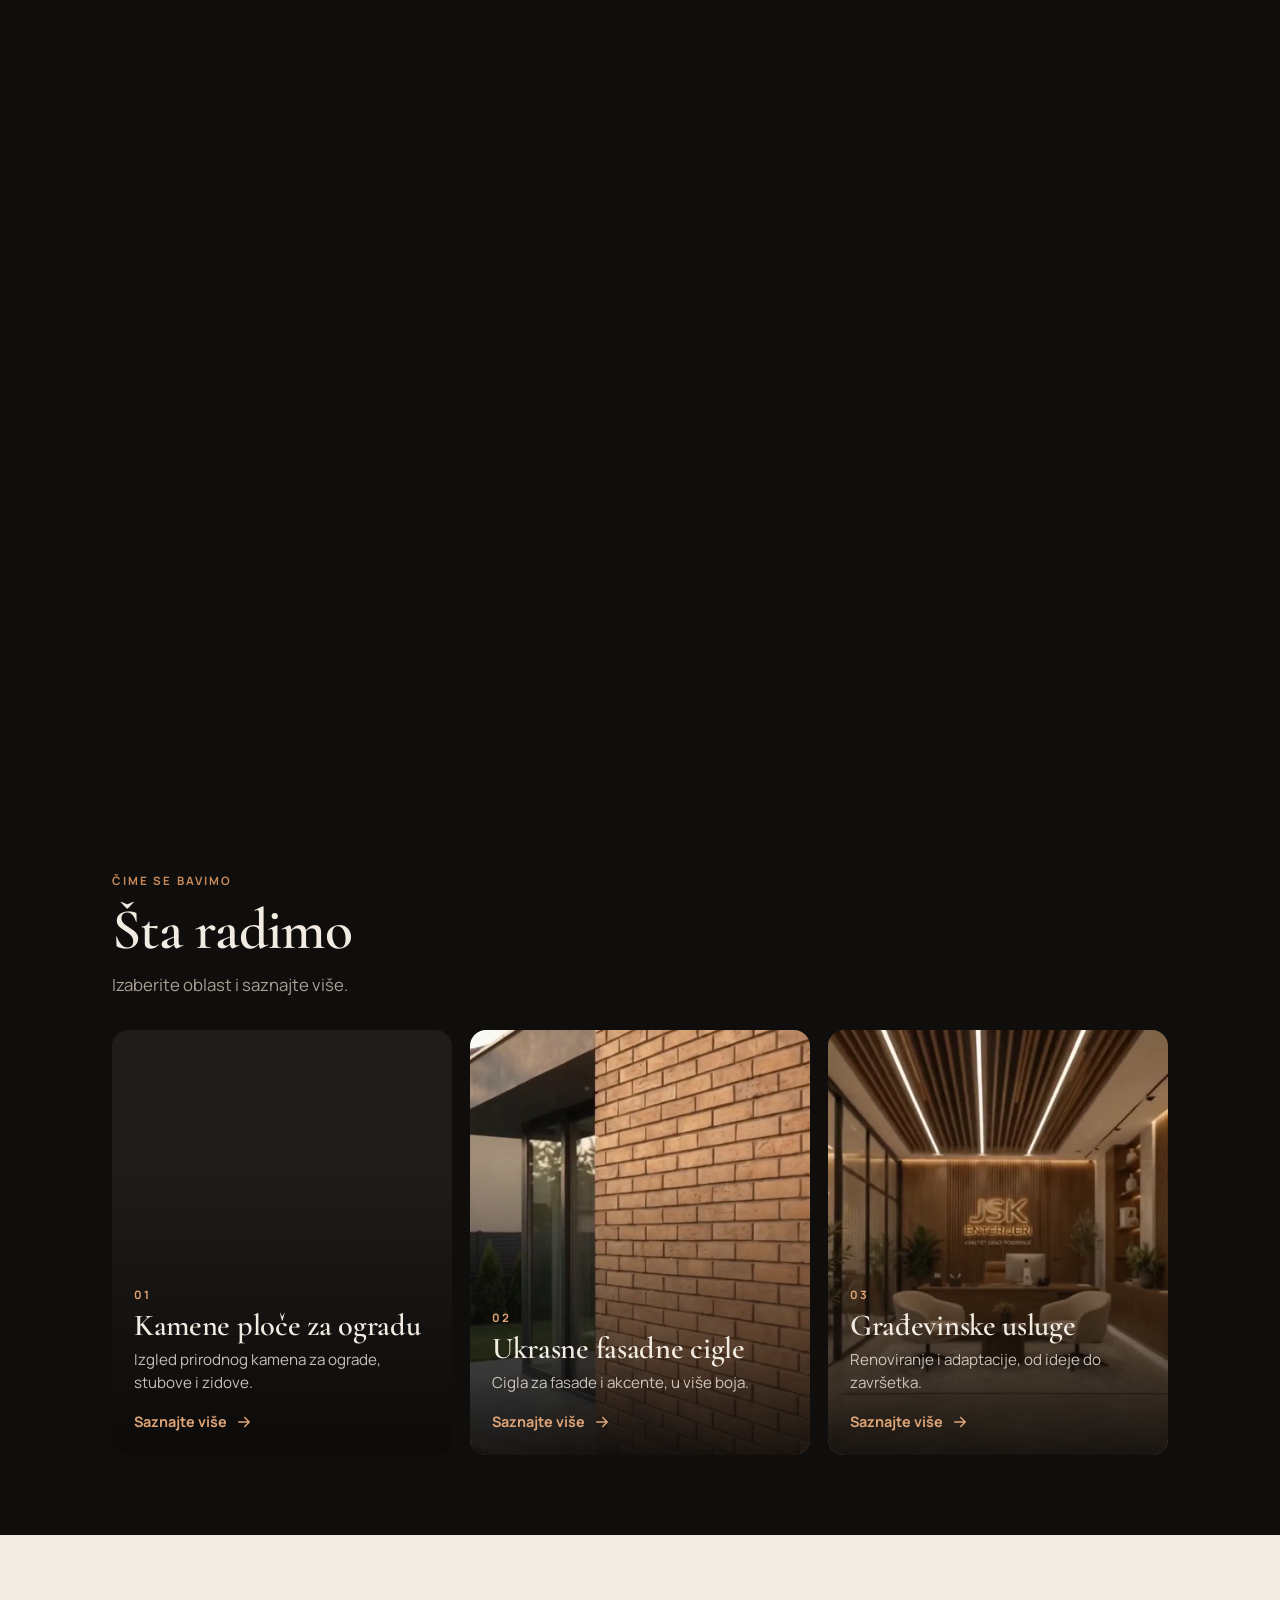
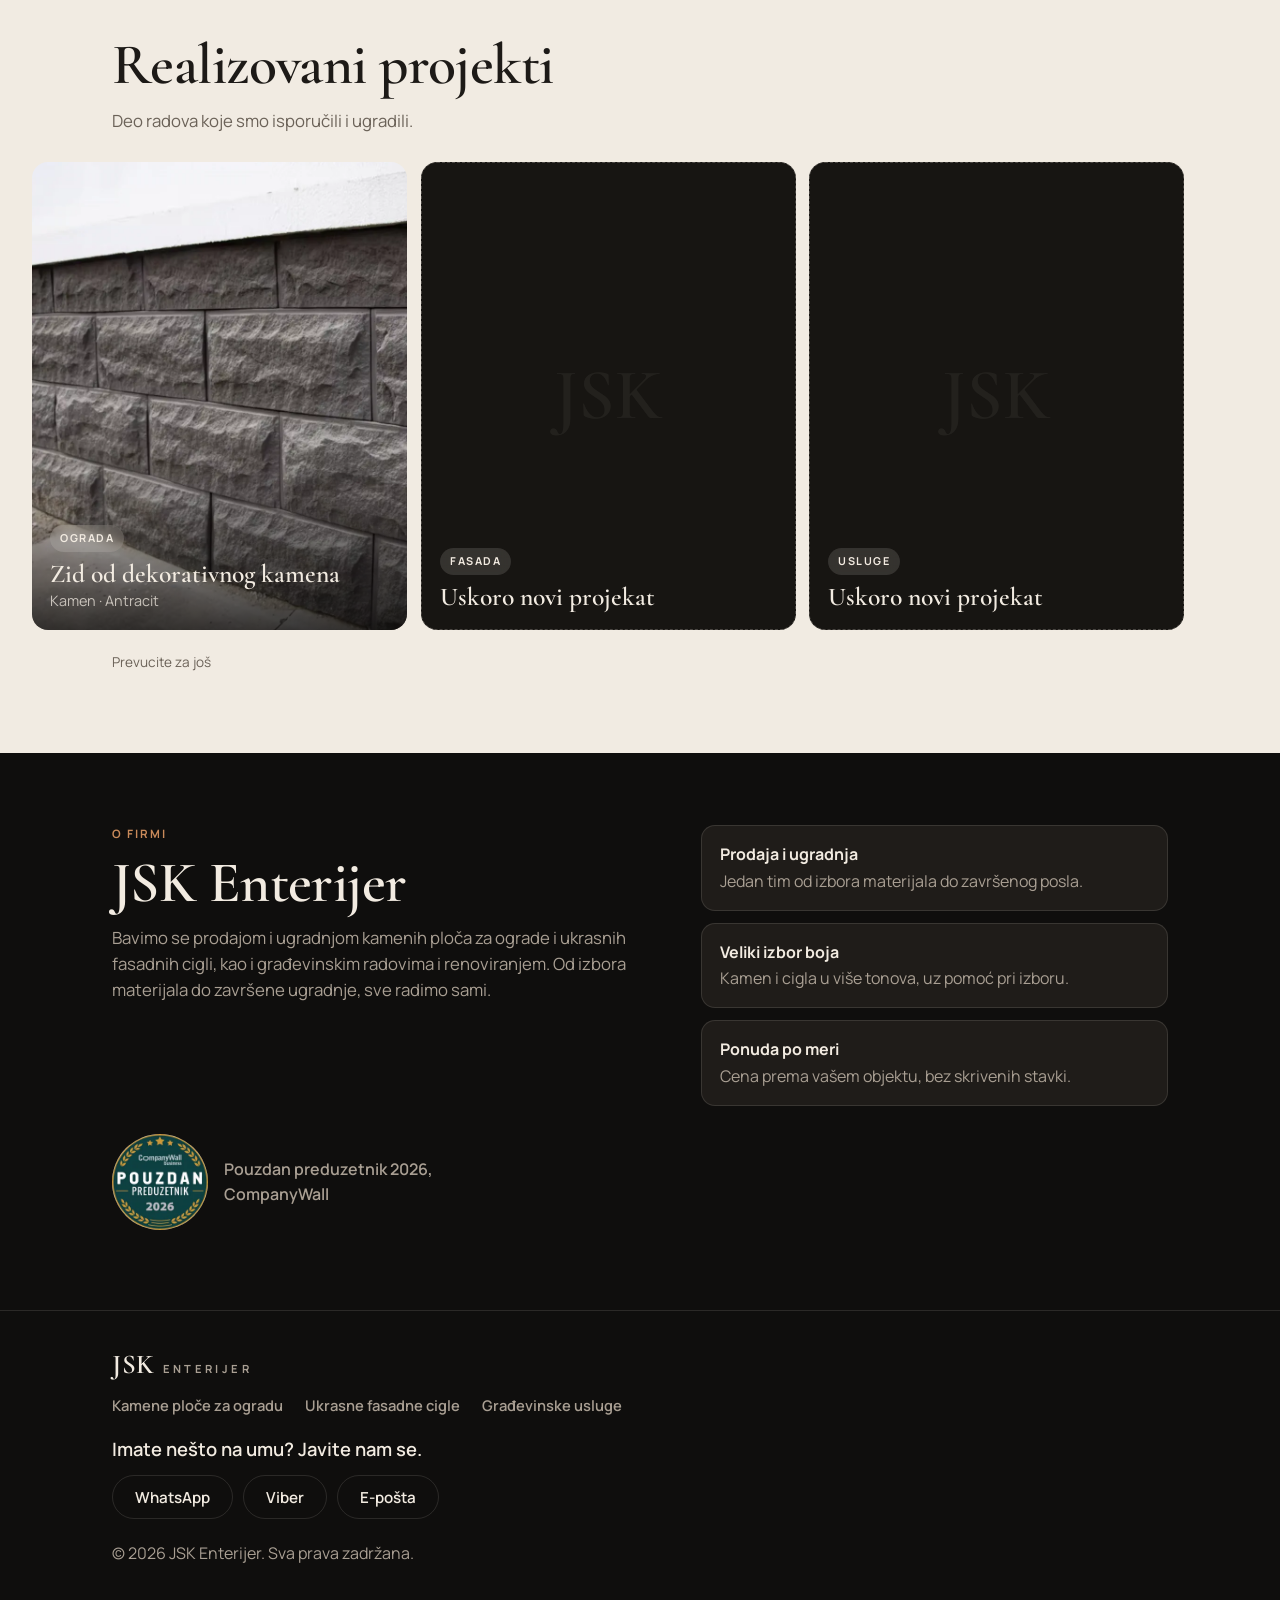
==== commit f49094f9: "Kontakt u podnozju: WhatsApp, Viber, e-posta" ====
--- a/index.html
+++ b/index.html
@@ -185,7 +185,14 @@
         <a href="fasade/" data-i18n="nav.fasade">Ukrasne fasadne cigle</a>
         <a href="usluge/" data-i18n="nav.usluge">Građevinske usluge</a>
       </nav>
-      <p data-i18n="footer.contact">Kontakt i lokacija uskoro.</p>
+      <div class="contact">
+        <p class="contact-title" data-i18n="footer.contact">Imate nešto na umu? Javite nam se.</p>
+        <div class="contact-row">
+          <a class="contact-link" href="#" data-wa="wa.general" target="_blank" rel="noopener">WhatsApp</a>
+          <a class="contact-link" href="#" data-viber>Viber</a>
+          <a class="contact-link" href="#" data-mail><span data-i18n="footer.email">E-pošta</span></a>
+        </div>
+      </div>
       <p class="muted">© 2026 JSK Enterijer. <span data-i18n="footer.rights">Sva prava zadržana.</span></p>
     </div>
   </footer>
--- a/assets/css/style.css
+++ b/assets/css/style.css
@@ -17,7 +17,7 @@
   --ink: #1d1a17;
   --ink-muted: #6b6258;
   --ink-line: rgba(29, 26, 23, 0.12);
-  --wa: #25d366;
+  --wa: #f2ebe1;
 
   --font-display: 'Cormorant Garamond', Georgia, 'Times New Roman', serif;
   --font-body: 'Manrope', system-ui, -apple-system, 'Segoe UI', sans-serif;
@@ -458,8 +458,8 @@
 .more-link:hover { border-color: var(--accent); background: var(--surface-2); }
 .more-link svg { width: 22px; height: 22px; flex: none; color: var(--accent-strong); }
 
-.btn-wa { background: var(--wa); color: #06260f; }
-.btn-wa:hover { background: #3ee07a; }
+.btn-wa { background: #f2ebe1; color: #1a1612; }
+.btn-wa:hover { background: var(--accent-strong); color: #1a1612; }
 
 /* O firmi */
 .about { display: grid; gap: 28px; }
@@ -567,6 +567,57 @@
   }
   .intro.is-active { transform: none; }
 }
+/* ---------- Premium efekti: samo miš + računar (fx.js). Telefon ih ne dobija. ---------- */
+@media (hover: hover) and (pointer: fine) and (min-width: 1000px) {
+  .fx .card, .fx .project, .fx .feature, .fx .service, .fx .more-link {
+    position: relative; overflow: hidden;
+    transform: perspective(1000px) rotateX(var(--rx, 0deg)) rotateY(var(--ry, 0deg));
+    transition: transform 0.45s var(--ease), box-shadow 0.45s var(--ease), border-color 0.35s, background 0.35s;
+    will-change: transform;
+  }
+  .fx .card.is-hot.is-hot, .fx .project.is-hot.is-hot {
+    transform: perspective(1000px) rotateX(var(--rx, 0deg)) rotateY(var(--ry, 0deg)) translateY(-8px) scale(1.015);
+    transition: transform 0.18s ease-out, box-shadow 0.45s var(--ease);
+    box-shadow: 0 30px 60px -18px rgba(0, 0, 0, 0.7), 0 0 0 1px rgba(214, 160, 110, 0.35);
+  }
+  .fx .feature.is-hot.is-hot, .fx .service.is-hot.is-hot, .fx .more-link.is-hot.is-hot {
+    transform: translateY(-5px);
+    border-color: rgba(214, 160, 110, 0.55);
+    box-shadow: 0 22px 44px -20px rgba(0, 0, 0, 0.65);
+  }
+  /* svetli odsjaj koji prati miša */
+  .fx .card::before, .fx .project::before, .fx .feature::before, .fx .service::before, .fx .more-link::before {
+    content: ''; position: absolute; inset: 0; z-index: 1; pointer-events: none;
+    background: radial-gradient(420px circle at var(--mx, 50%) var(--my, 50%), rgba(255, 226, 190, 0.16), transparent 55%);
+    opacity: 0; transition: opacity 0.35s;
+  }
+  .fx .is-hot::before { opacity: 1; }
+  .fx .card-body, .fx .project figcaption { z-index: 2; }
+  .fx .feature > *, .fx .service > *, .fx .more-link > * { position: relative; }
+  .fx .card img, .fx .project img { transition: transform 1.1s var(--ease); }
+  .fx .project:hover img { transform: scale(1.06); }
+  .fx .card:hover .card-more, .fx .card.is-hot .card-more { letter-spacing: 0.02em; }
+  .fx .card-more { transition: letter-spacing 0.35s var(--ease); }
+  .fx .more-link:hover svg { transform: translateX(6px); }
+  .fx .more-link svg { transition: transform 0.3s var(--ease); }
+
+  /* dugmad: podizanje i sjaj */
+  .fx .btn { transition: background 0.25s, transform 0.25s var(--ease), box-shadow 0.3s; }
+  .fx .btn:hover { transform: translateY(-2px); box-shadow: 0 14px 30px -12px rgba(214, 160, 110, 0.55); }
+  .fx .btn:active { transform: scale(0.98); }
+  .fx .btn-ghost:hover { box-shadow: inset 0 0 0 1px var(--accent), 0 14px 30px -14px rgba(0, 0, 0, 0.6); }
+  .fx .footer-links a, .fx .menu-nav a { transition: color 0.25s, transform 0.25s var(--ease); }
+  .fx .footer-links a:hover { transform: translateX(3px); }
+
+  /* pojavljivanje pri skrolu */
+  .fx .reveal { opacity: 0; transform: translateY(28px); transition: opacity 0.8s var(--ease) var(--d, 0ms), transform 0.8s var(--ease) var(--d, 0ms); }
+  .fx .reveal.is-in { opacity: 1; transform: none; }
+  /* posle pojavljivanja kartice se vraćaju na svoje brze prelaze */
+  .fx .card.reveal.is-in, .fx .project.reveal.is-in, .fx .feature.reveal.is-in, .fx .service.reveal.is-in, .fx .more-link.reveal.is-in {
+    transition: transform 0.45s var(--ease), box-shadow 0.45s var(--ease), border-color 0.35s, background 0.35s, opacity 0.8s var(--ease) var(--d, 0ms);
+  }
+}
+
 /* Nizak široki ekran (telefon okrenut vodoravno): manji naslov da ne uđe pod zaglavlje */
 @media (min-aspect-ratio: 1/1) and (max-height: 520px) {
   .intro { bottom: calc(60px + var(--safe-b)); }
@@ -578,3 +629,11 @@
 @media (prefers-reduced-motion: reduce) {
   *, *::before, *::after { animation: none !important; transition-duration: 0.01ms !important; }
 }
+
+/* Kontakt u podnožju */
+.contact { margin: 4px 0 22px; }
+.site-footer .contact-title { font-size: 1.15rem; font-weight: 600; margin: 0 0 12px; color: var(--text); }
+.contact-row { display: flex; flex-wrap: wrap; gap: 10px; }
+.contact-link { display: inline-flex; align-items: center; justify-content: center; min-height: 44px; padding: 0 22px; border: 1px solid var(--line); border-radius: 999px; color: var(--text); text-decoration: none; font-weight: 600; font-size: 0.95rem; transition: background 0.2s, color 0.2s, border-color 0.2s; }
+.contact-link:hover, .contact-link:focus-visible { background: var(--accent-strong); border-color: var(--accent-strong); color: #1a1612; }
+@media (max-width: 480px) { .contact-row { flex-direction: column; } .contact-link { width: 100%; } }
